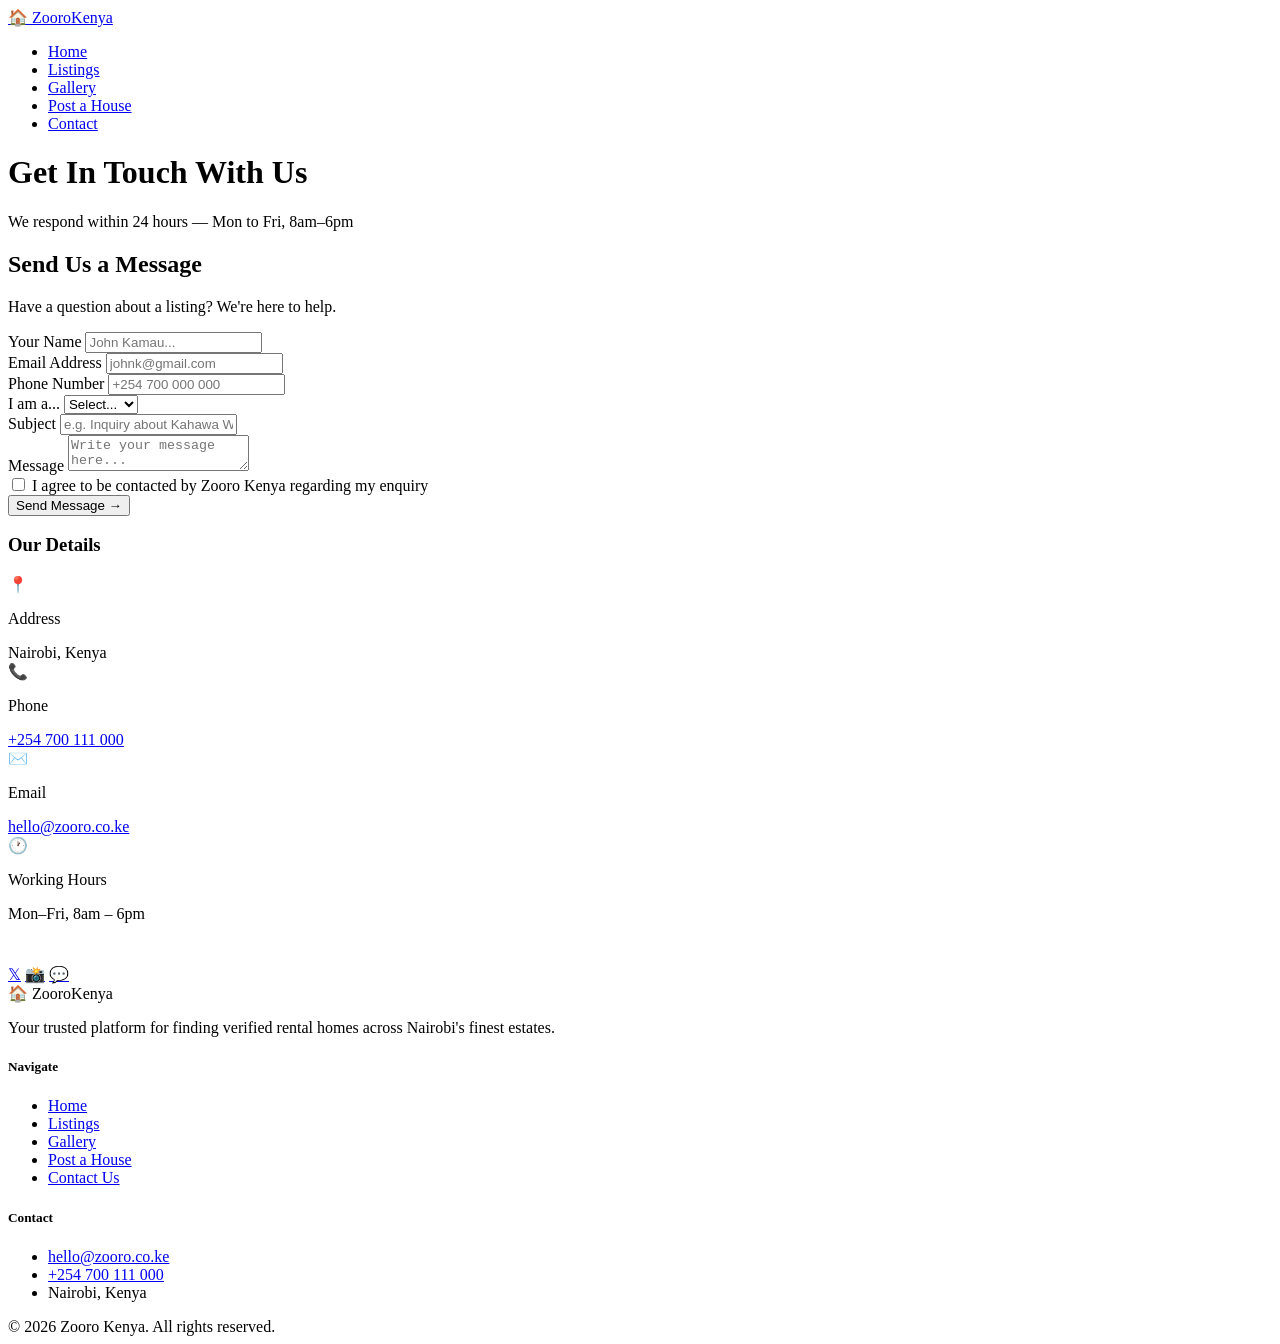
==== contact.html @ 0224ecb9 "Add files via upload" ====
<!DOCTYPE html>
<html lang="en">
<head>
  <meta charset="UTF-8" />
  <meta name="viewport" content="width=device-width, initial-scale=1.0" />
  <title>Contact Us — Zooro Kenya</title>
  <link rel="stylesheet" href="css/style.css" />
</head>
<body>

  <nav>
    <div class="nav-container">
      <a href="index.html" class="nav-logo">
        <span class="logo-icon">🏠</span> Zooro<span>Kenya</span>
      </a>
      <ul class="nav-links">
        <li><a href="index.html">Home</a></li>
        <li><a href="listings.html">Listings</a></li>
        <li><a href="gallery.html">Gallery</a></li>
        <li><a href="post.html" class="nav-cta">Post a House</a></li>
        <li><a href="contact.html" class="active">Contact</a></li>
      </ul>
    </div>
  </nav>

  <div class="page-header">
    <h1>Get In Touch With Us</h1>
    <p>We respond within 24 hours — Mon to Fri, 8am–6pm</p>
  </div>

  <div class="contact-layout">

    <!-- CONTACT FORM -->
    <div>
      <div class="form-card">
        <div class="form-header">
          <h2>Send Us a Message</h2>
          <p>Have a question about a listing? We're here to help.</p>
        </div>

        <form action="#" method="post">

          <div class="form-group">
            <label for="name">Your Name</label>
            <input type="text" id="name" name="name"
                   placeholder="John Kamau..." required />
          </div>

          <div class="form-group">
            <label for="email">Email Address</label>
            <input type="email" id="email" name="email"
                   placeholder="johnk@gmail.com" required />
          </div>

          <div class="form-group">
            <label for="contact-phone">Phone Number</label>
            <input type="tel" id="contact-phone" name="phone"
                   placeholder="+254 700 000 000" />
          </div>

          <div class="form-group">
            <label for="user-type">I am a...</label>
            <select id="user-type" name="user_type">
              <option value="" disabled selected>Select...</option>
              <option>Tenant</option>
              <option>Landlord</option>
              <option>Other</option>
            </select>
          </div>

          <div class="form-group">
            <label for="subject">Subject</label>
            <input type="text" id="subject" name="subject"
                   placeholder="e.g. Inquiry about Kahawa West listing" />
          </div>

          <div class="form-group">
            <label for="message">Message</label>
            <textarea id="message" name="message"
                      placeholder="Write your message here..." required></textarea>
          </div>

          <div class="form-group">
            <label class="checkbox-label">
              <input type="checkbox" name="agree" required />
              I agree to be contacted by Zooro Kenya regarding my enquiry
            </label>
          </div>

          <button type="submit" class="btn-submit">Send Message →</button>

        </form>
      </div>
    </div>

    <!-- OUR DETAILS SIDEBAR -->
    <div>
      <div class="contact-details-card">
        <h3>Our Details</h3>

        <address style="font-style:normal;">
          <div class="contact-item">
            <span class="contact-item-icon">📍</span>
            <div class="contact-item-text">
              <p>Address</p>
              <span>Nairobi, Kenya</span>
            </div>
          </div>

          <div class="contact-item">
            <span class="contact-item-icon">📞</span>
            <div class="contact-item-text">
              <p>Phone</p>
              <a href="tel:+254700111000">+254 700 111 000</a>
            </div>
          </div>

          <div class="contact-item">
            <span class="contact-item-icon">✉️</span>
            <div class="contact-item-text">
              <p>Email</p>
              <a href="mailto:hello@zooro.co.ke">hello@zooro.co.ke</a>
            </div>
          </div>

          <div class="contact-item">
            <span class="contact-item-icon">🕐</span>
            <div class="contact-item-text">
              <p>Working Hours</p>
              <span>Mon–Fri, 8am – 6pm</span>
            </div>
          </div>
        </address>

        <div>
          <p style="color:rgba(255,255,255,0.55); font-size:0.82rem; text-transform:uppercase;
                    font-weight:600; letter-spacing:0.5px; margin-bottom:0.8rem;">
            Follow Zooro
          </p>
          <div class="social-links">
            <a href="#" class="social-link" aria-label="Twitter">𝕏</a>
            <a href="#" class="social-link" aria-label="Instagram">📸</a>
            <a href="#" class="social-link" aria-label="WhatsApp">💬</a>
          </div>
        </div>
      </div>
    </div>

  </div>

  <footer>
    <div class="footer-inner">
      <div class="footer-brand">
        <div class="nav-logo">🏠 Zooro<span style="color:var(--gold)">Kenya</span></div>
        <p>Your trusted platform for finding verified rental homes across Nairobi's finest estates.</p>
      </div>
      <div class="footer-col">
        <h5>Navigate</h5>
        <ul>
          <li><a href="index.html">Home</a></li>
          <li><a href="listings.html">Listings</a></li>
          <li><a href="gallery.html">Gallery</a></li>
          <li><a href="post.html">Post a House</a></li>
          <li><a href="contact.html">Contact Us</a></li>
        </ul>
      </div>
      <div class="footer-col">
        <h5>Contact</h5>
        <ul>
          <li><a href="mailto:hello@zooro.co.ke">hello@zooro.co.ke</a></li>
          <li><a href="tel:+254700111000">+254 700 111 000</a></li>
          <li><span>Nairobi, Kenya</span></li>
        </ul>
      </div>
    </div>
    <div class="footer-bottom">
      <span>© 2026 Zooro Kenya. All rights reserved.</span>
    </div>
  </footer>

</body>
</html>
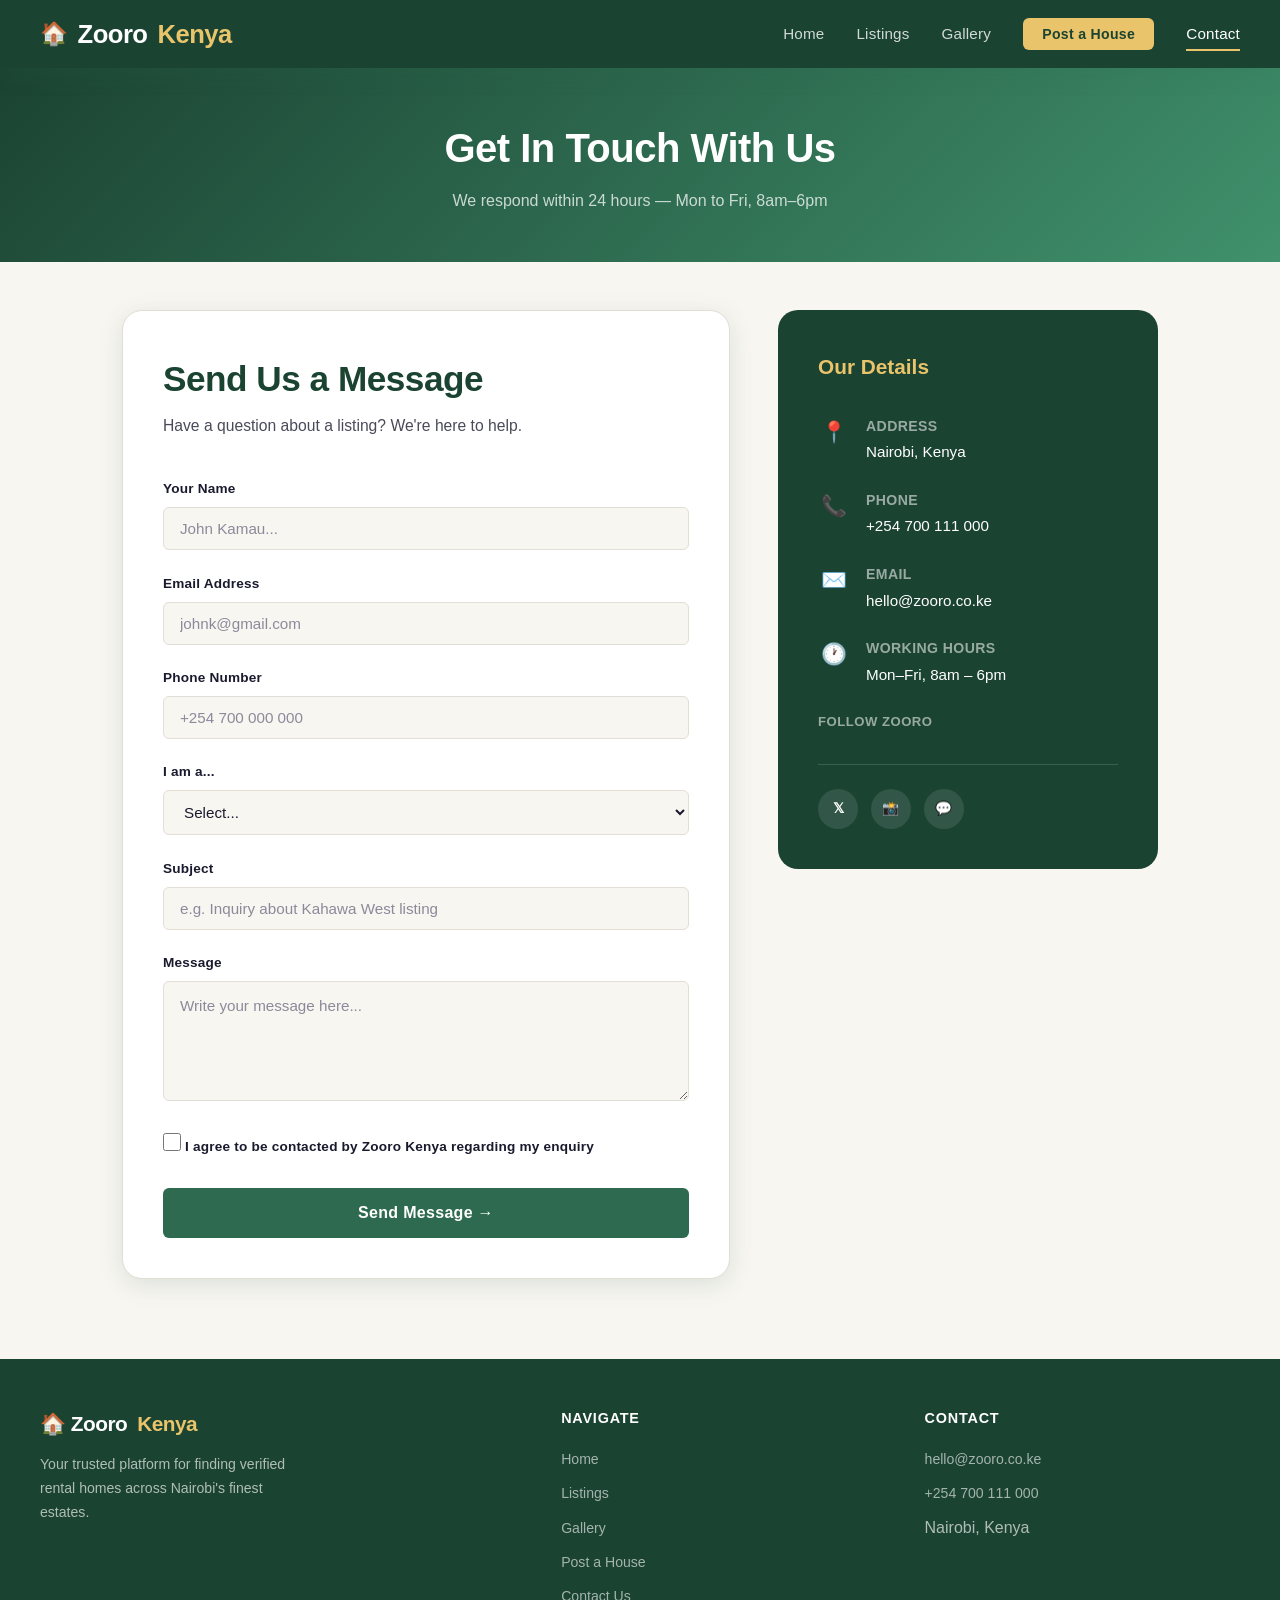
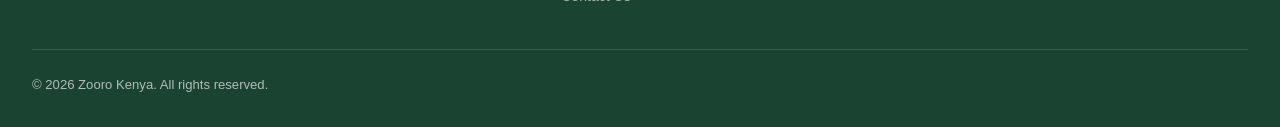
==== commit bfc5737c: "Fix stylesheet link path in contact.html" ====
--- a/contact.html
+++ b/contact.html
@@ -4,7 +4,7 @@
   <meta charset="UTF-8" />
   <meta name="viewport" content="width=device-width, initial-scale=1.0" />
   <title>Contact Us — Zooro Kenya</title>
-  <link rel="stylesheet" href="css/style.css" />
+  <link rel="stylesheet" href="style.css" />
 </head>
 <body>
 
--- a/style.css
+++ b/style.css
@@ -0,0 +1,1129 @@
+/* ============================================
+   ZOORO KENYA — External Stylesheet
+   CSS Lab | Web Application Development
+   ============================================ */
+
+/* --- Google Fonts Import --- */
+@import url('https://fonts.googleapis.com/css2?family=Outfit:wght@300;400;600;700;800&family=Inter:wght@300;400;500;600&display=swap');
+
+/* --- CSS Custom Properties (Tokens) --- */
+:root {
+  --green-dark:   #1B4332;
+  --green-main:   #2D6A4F;
+  --green-mid:    #40916C;
+  --green-light:  #95D5B2;
+  --green-pale:   #D8F3DC;
+  --gold:         #E9C46A;
+  --gold-dark:    #C9A227;
+  --bg:           #F8F6F1;
+  --bg-card:      #FFFFFF;
+  --text-dark:    #1A1A2E;
+  --text-mid:     #4A4A5A;
+  --text-light:   #8A8A9A;
+  --border:       #E2DDD5;
+  --shadow-sm:    0 2px 8px rgba(45,106,79,0.08);
+  --shadow-md:    0 6px 24px rgba(45,106,79,0.14);
+  --shadow-lg:    0 12px 48px rgba(45,106,79,0.18);
+  --radius-sm:    6px;
+  --radius-md:    12px;
+  --radius-lg:    20px;
+  --font-display: 'Outfit', sans-serif;
+  --font-body:    'Inter', sans-serif;
+  --transition:   all 0.3s cubic-bezier(0.4, 0, 0.2, 1);
+}
+
+/* --- Reset & Base --- */
+*, *::before, *::after {
+  box-sizing: border-box;
+  margin: 0;
+  padding: 0;
+}
+
+html { scroll-behavior: smooth; }
+
+body {
+  font-family: var(--font-body);
+  background-color: var(--bg);
+  color: var(--text-dark);
+  line-height: 1.6;
+  font-size: 16px;
+}
+
+img {
+  max-width: 100%;
+  display: block;
+}
+
+a {
+  color: var(--green-main);
+  text-decoration: none;
+  transition: var(--transition);
+}
+
+a:hover { color: var(--green-dark); }
+
+ul { list-style: none; }
+
+/* ============================================
+   NAVIGATION BAR — Flexbox
+   ============================================ */
+nav {
+  background-color: var(--green-dark);
+  padding: 0 2rem;
+  position: sticky;
+  top: 0;
+  z-index: 1000;
+  box-shadow: var(--shadow-md);
+}
+
+.nav-container {
+  display: flex;
+  align-items: center;
+  justify-content: space-between;
+  max-width: 1200px;
+  margin: 0 auto;
+  height: 68px;
+}
+
+.nav-logo {
+  display: flex;
+  align-items: center;
+  gap: 10px;
+  font-family: var(--font-display);
+  font-size: 1.6rem;
+  font-weight: 800;
+  color: #fff;
+  letter-spacing: -0.5px;
+}
+
+.nav-logo span {
+  color: var(--gold);
+}
+
+.nav-logo .logo-icon {
+  font-size: 1.4rem;
+}
+
+.nav-links {
+  display: flex;
+  align-items: center;
+  gap: 2rem;
+}
+
+.nav-links a {
+  color: rgba(255,255,255,0.80);
+  font-family: var(--font-body);
+  font-size: 0.95rem;
+  font-weight: 500;
+  padding: 0.4rem 0;
+  position: relative;
+  letter-spacing: 0.2px;
+}
+
+.nav-links a::after {
+  content: '';
+  position: absolute;
+  bottom: -2px;
+  left: 0;
+  width: 0;
+  height: 2px;
+  background: var(--gold);
+  transition: var(--transition);
+}
+
+.nav-links a:hover,
+.nav-links a.active {
+  color: #fff;
+}
+
+.nav-links a:hover::after,
+.nav-links a.active::after {
+  width: 100%;
+}
+
+.nav-links a.nav-cta {
+  background: var(--gold);
+  color: var(--green-dark);
+  padding: 0.5rem 1.2rem;
+  border-radius: var(--radius-sm);
+  font-weight: 700;
+  font-size: 0.88rem;
+  letter-spacing: 0.3px;
+}
+
+.nav-links a.nav-cta:hover {
+  background: var(--gold-dark);
+  color: #fff;
+}
+
+.nav-links a.nav-cta::after { display: none; }
+
+/* ============================================
+   HERO SECTION (index.html)
+   ============================================ */
+.hero {
+  background: linear-gradient(135deg, var(--green-dark) 0%, var(--green-main) 60%, var(--green-mid) 100%);
+  padding: 5rem 2rem 4rem;
+  text-align: center;
+  position: relative;
+  overflow: hidden;
+}
+
+.hero::before {
+  content: '';
+  position: absolute;
+  top: -50%;
+  right: -20%;
+  width: 600px;
+  height: 600px;
+  background: radial-gradient(circle, rgba(233,196,106,0.12) 0%, transparent 70%);
+  pointer-events: none;
+}
+
+.hero-content {
+  max-width: 720px;
+  margin: 0 auto;
+  position: relative;
+  z-index: 1;
+}
+
+.hero h1 {
+  font-family: var(--font-display);
+  font-size: clamp(2rem, 5vw, 3.2rem);
+  font-weight: 800;
+  color: #fff;
+  line-height: 1.15;
+  letter-spacing: -1px;
+  margin-bottom: 1rem;
+}
+
+.hero h1 span { color: var(--gold); }
+
+.hero p {
+  color: rgba(255,255,255,0.80);
+  font-size: 1.1rem;
+  margin-bottom: 2.5rem;
+  font-weight: 300;
+}
+
+/* Search Bar */
+.search-bar {
+  display: flex;
+  gap: 0;
+  max-width: 540px;
+  margin: 0 auto;
+  background: #fff;
+  border-radius: 50px;
+  padding: 6px 6px 6px 20px;
+  box-shadow: var(--shadow-lg);
+  align-items: center;
+}
+
+.search-bar input {
+  flex: 1;
+  border: none;
+  outline: none;
+  font-family: var(--font-body);
+  font-size: 0.95rem;
+  color: var(--text-dark);
+  background: transparent;
+}
+
+.search-bar input::placeholder { color: var(--text-light); }
+
+.search-bar button {
+  background: var(--green-main);
+  color: #fff;
+  border: none;
+  padding: 0.65rem 1.5rem;
+  border-radius: 50px;
+  font-family: var(--font-display);
+  font-size: 0.95rem;
+  font-weight: 600;
+  cursor: pointer;
+  transition: var(--transition);
+}
+
+.search-bar button:hover {
+  background: var(--green-dark);
+  transform: scale(1.03);
+}
+
+/* ============================================
+   SECTION SHARED STYLES
+   ============================================ */
+section {
+  padding: 4rem 2rem;
+  max-width: 1200px;
+  margin: 0 auto;
+}
+
+.section-title {
+  font-family: var(--font-display);
+  font-size: clamp(1.5rem, 3vw, 2.2rem);
+  font-weight: 700;
+  color: var(--green-dark);
+  margin-bottom: 0.4rem;
+  letter-spacing: -0.5px;
+}
+
+.section-subtitle {
+  color: var(--text-mid);
+  margin-bottom: 2.5rem;
+  font-size: 0.98rem;
+}
+
+/* ============================================
+   LISTING CARDS
+   ============================================ */
+.listings-grid {
+  display: grid;
+  grid-template-columns: repeat(auto-fit, minmax(280px, 1fr));
+  gap: 1.5rem;
+}
+
+.listing-card {
+  background: var(--bg-card);
+  border-radius: var(--radius-md);
+  overflow: hidden;
+  box-shadow: var(--shadow-sm);
+  border: 1px solid var(--border);
+  transition: var(--transition);
+}
+
+.listing-card:hover {
+  transform: translateY(-6px);
+  box-shadow: var(--shadow-lg);
+}
+
+.listing-card img {
+  width: 100%;
+  height: 200px;
+  object-fit: cover;
+}
+
+.listing-card-body {
+  padding: 1.2rem 1.4rem 1.4rem;
+}
+
+.listing-tag {
+  display: inline-block;
+  background: var(--green-pale);
+  color: var(--green-dark);
+  font-size: 0.75rem;
+  font-weight: 600;
+  padding: 0.2rem 0.7rem;
+  border-radius: 50px;
+  margin-bottom: 0.6rem;
+  letter-spacing: 0.4px;
+  text-transform: uppercase;
+}
+
+.listing-card h3 {
+  font-family: var(--font-display);
+  font-size: 1.05rem;
+  font-weight: 700;
+  color: var(--text-dark);
+  margin-bottom: 0.3rem;
+}
+
+.listing-price {
+  font-size: 1.15rem;
+  font-weight: 700;
+  color: var(--green-main);
+  margin-bottom: 0.5rem;
+}
+
+.listing-price span {
+  font-size: 0.82rem;
+  font-weight: 400;
+  color: var(--text-light);
+}
+
+.listing-features {
+  display: flex;
+  gap: 0.8rem;
+  flex-wrap: wrap;
+  margin-bottom: 1rem;
+}
+
+.listing-features li {
+  font-size: 0.82rem;
+  color: var(--text-mid);
+  display: flex;
+  align-items: center;
+  gap: 4px;
+}
+
+.listing-features li::before {
+  content: '✓';
+  color: var(--green-mid);
+  font-weight: 700;
+  font-size: 0.75rem;
+}
+
+.btn-view {
+  display: inline-flex;
+  align-items: center;
+  gap: 6px;
+  color: var(--green-main);
+  font-weight: 600;
+  font-size: 0.9rem;
+  transition: var(--transition);
+}
+
+.btn-view:hover {
+  gap: 10px;
+  color: var(--green-dark);
+}
+
+/* ============================================
+   WHY CHOOSE ZOORO — Feature Grid
+   ============================================ */
+.features-section {
+  background: var(--green-dark);
+  padding: 4rem 2rem;
+}
+
+.features-inner {
+  max-width: 1200px;
+  margin: 0 auto;
+}
+
+.features-section .section-title { color: #fff; }
+.features-section .section-subtitle { color: rgba(255,255,255,0.65); }
+
+.features-grid {
+  display: grid;
+  grid-template-columns: repeat(auto-fit, minmax(220px, 1fr));
+  gap: 1.5rem;
+  margin-top: 2rem;
+}
+
+.feature-card {
+  background: rgba(255,255,255,0.07);
+  border: 1px solid rgba(255,255,255,0.12);
+  border-radius: var(--radius-md);
+  padding: 1.8rem 1.5rem;
+  transition: var(--transition);
+}
+
+.feature-card:hover {
+  background: rgba(233,196,106,0.12);
+  border-color: var(--gold);
+  transform: translateY(-4px);
+}
+
+.feature-icon {
+  font-size: 2rem;
+  margin-bottom: 0.8rem;
+}
+
+.feature-card h4 {
+  font-family: var(--font-display);
+  color: #fff;
+  font-size: 1rem;
+  font-weight: 600;
+  margin-bottom: 0.4rem;
+}
+
+.feature-card p {
+  color: rgba(255,255,255,0.60);
+  font-size: 0.88rem;
+  line-height: 1.5;
+}
+
+/* ============================================
+   FILTER BAR (listings.html)
+   ============================================ */
+.filter-bar {
+  background: var(--bg-card);
+  border: 1px solid var(--border);
+  border-radius: var(--radius-md);
+  padding: 1.2rem 1.5rem;
+  display: flex;
+  gap: 1rem;
+  flex-wrap: wrap;
+  align-items: flex-end;
+  margin-bottom: 2rem;
+  box-shadow: var(--shadow-sm);
+}
+
+.filter-group {
+  display: flex;
+  flex-direction: column;
+  gap: 4px;
+  flex: 1;
+  min-width: 150px;
+}
+
+.filter-group label {
+  font-size: 0.78rem;
+  font-weight: 600;
+  color: var(--text-mid);
+  text-transform: uppercase;
+  letter-spacing: 0.5px;
+}
+
+.filter-group select {
+  padding: 0.6rem 0.9rem;
+  border: 1.5px solid var(--border);
+  border-radius: var(--radius-sm);
+  font-family: var(--font-body);
+  font-size: 0.92rem;
+  color: var(--text-dark);
+  background: var(--bg);
+  cursor: pointer;
+  transition: var(--transition);
+  appearance: none;
+  background-image: url("data:image/svg+xml,%3Csvg xmlns='http://www.w3.org/2000/svg' width='12' height='8' viewBox='0 0 12 8'%3E%3Cpath d='M1 1l5 5 5-5' stroke='%232D6A4F' stroke-width='1.5' fill='none' stroke-linecap='round'/%3E%3C/svg%3E");
+  background-repeat: no-repeat;
+  background-position: right 12px center;
+  padding-right: 2rem;
+}
+
+.filter-group select:focus {
+  outline: none;
+  border-color: var(--green-main);
+  box-shadow: 0 0 0 3px rgba(45,106,79,0.12);
+}
+
+/* Summary Table */
+.summary-table {
+  width: 100%;
+  border-collapse: collapse;
+  margin-top: 2.5rem;
+  background: var(--bg-card);
+  border-radius: var(--radius-md);
+  overflow: hidden;
+  box-shadow: var(--shadow-sm);
+}
+
+.summary-table th {
+  background: var(--green-dark);
+  color: #fff;
+  font-family: var(--font-display);
+  font-size: 0.88rem;
+  font-weight: 600;
+  padding: 1rem 1.2rem;
+  text-align: left;
+  letter-spacing: 0.4px;
+  text-transform: uppercase;
+}
+
+.summary-table td {
+  padding: 0.9rem 1.2rem;
+  font-size: 0.92rem;
+  color: var(--text-mid);
+  border-bottom: 1px solid var(--border);
+}
+
+.summary-table tr:last-child td { border-bottom: none; }
+
+.summary-table tr:hover td {
+  background: var(--green-pale);
+}
+
+.status-badge {
+  display: inline-block;
+  padding: 0.2rem 0.7rem;
+  border-radius: 50px;
+  font-size: 0.75rem;
+  font-weight: 600;
+}
+
+.status-badge.available {
+  background: #D8F3DC;
+  color: var(--green-dark);
+}
+
+.status-badge.taken {
+  background: #FFE5E5;
+  color: #C0392B;
+}
+
+/* ============================================
+   FORMS (post.html & contact.html)
+   ============================================ */
+.form-section {
+  max-width: 720px;
+  margin: 0 auto;
+  padding: 3rem 2rem;
+}
+
+.form-header {
+  margin-bottom: 2.5rem;
+}
+
+.form-header h2 {
+  font-family: var(--font-display);
+  font-size: clamp(1.6rem, 3vw, 2.2rem);
+  font-weight: 800;
+  color: var(--green-dark);
+  margin-bottom: 0.4rem;
+  letter-spacing: -0.5px;
+}
+
+.form-header p {
+  color: var(--text-mid);
+  font-size: 0.98rem;
+}
+
+.form-card {
+  background: var(--bg-card);
+  border-radius: var(--radius-lg);
+  padding: 2.5rem;
+  box-shadow: var(--shadow-md);
+  border: 1px solid var(--border);
+}
+
+.form-group {
+  margin-bottom: 1.4rem;
+}
+
+.form-group label {
+  display: block;
+  font-size: 0.85rem;
+  font-weight: 600;
+  color: var(--text-dark);
+  margin-bottom: 0.45rem;
+  letter-spacing: 0.2px;
+}
+
+.form-group input,
+.form-group select,
+.form-group textarea {
+  width: 100%;
+  padding: 0.75rem 1rem;
+  border: 1.5px solid var(--border);
+  border-radius: var(--radius-sm);
+  font-family: var(--font-body);
+  font-size: 0.95rem;
+  color: var(--text-dark);
+  background: var(--bg);
+  transition: var(--transition);
+}
+
+.form-group input::placeholder,
+.form-group textarea::placeholder {
+  color: var(--text-light);
+}
+
+.form-group input:focus,
+.form-group select:focus,
+.form-group textarea:focus {
+  outline: none;
+  border-color: var(--green-main);
+  background: #fff;
+  box-shadow: 0 0 0 3px rgba(45,106,79,0.10);
+}
+
+.form-group textarea {
+  resize: vertical;
+  min-height: 120px;
+  line-height: 1.6;
+}
+
+.form-row {
+  display: grid;
+  grid-template-columns: 1fr 1fr;
+  gap: 1rem;
+}
+
+/* File Upload */
+.file-upload-area {
+  border: 2px dashed var(--green-light);
+  border-radius: var(--radius-md);
+  padding: 2rem;
+  text-align: center;
+  background: var(--green-pale);
+  cursor: pointer;
+  transition: var(--transition);
+}
+
+.file-upload-area:hover {
+  border-color: var(--green-main);
+  background: #C7EDCC;
+}
+
+.file-upload-area input[type="file"] {
+  display: none;
+}
+
+.file-upload-area .upload-icon { font-size: 2rem; margin-bottom: 0.5rem; }
+
+.file-upload-area p {
+  color: var(--green-dark);
+  font-size: 0.9rem;
+  font-weight: 500;
+}
+
+.file-upload-area span {
+  color: var(--text-light);
+  font-size: 0.8rem;
+}
+
+/* Checkbox */
+.checkbox-label {
+  display: flex;
+  align-items: flex-start;
+  gap: 0.7rem;
+  font-size: 0.88rem;
+  color: var(--text-mid);
+  cursor: pointer;
+  line-height: 1.5;
+}
+
+.checkbox-label input[type="checkbox"] {
+  width: 18px;
+  height: 18px;
+  min-width: 18px;
+  accent-color: var(--green-main);
+  cursor: pointer;
+  margin-top: 2px;
+}
+
+/* Submit Button */
+.btn-submit {
+  width: 100%;
+  padding: 1rem;
+  background: var(--green-main);
+  color: #fff;
+  border: none;
+  border-radius: var(--radius-sm);
+  font-family: var(--font-display);
+  font-size: 1rem;
+  font-weight: 700;
+  cursor: pointer;
+  transition: var(--transition);
+  letter-spacing: 0.3px;
+  margin-top: 0.5rem;
+}
+
+.btn-submit:hover {
+  background: var(--green-dark);
+  transform: translateY(-2px);
+  box-shadow: var(--shadow-md);
+}
+
+.btn-submit:active { transform: translateY(0); }
+
+/* ============================================
+   CONTACT PAGE LAYOUT
+   ============================================ */
+.contact-layout {
+  display: grid;
+  grid-template-columns: 1fr 380px;
+  gap: 3rem;
+  max-width: 1100px;
+  margin: 0 auto;
+  padding: 3rem 2rem;
+  align-items: start;
+}
+
+.contact-details-card {
+  background: var(--green-dark);
+  border-radius: var(--radius-lg);
+  padding: 2.5rem;
+  color: #fff;
+  position: sticky;
+  top: 90px;
+}
+
+.contact-details-card h3 {
+  font-family: var(--font-display);
+  font-size: 1.3rem;
+  font-weight: 700;
+  margin-bottom: 2rem;
+  color: var(--gold);
+}
+
+.contact-item {
+  display: flex;
+  align-items: flex-start;
+  gap: 1rem;
+  margin-bottom: 1.5rem;
+}
+
+.contact-item-icon {
+  font-size: 1.3rem;
+  min-width: 2rem;
+  text-align: center;
+}
+
+.contact-item-text p {
+  font-size: 0.88rem;
+  color: rgba(255,255,255,0.55);
+  margin-bottom: 2px;
+  text-transform: uppercase;
+  font-weight: 600;
+  letter-spacing: 0.4px;
+}
+
+.contact-item-text a,
+.contact-item-text span {
+  color: #fff;
+  font-size: 0.95rem;
+}
+
+.contact-item-text a:hover { color: var(--gold); }
+
+.social-links {
+  display: flex;
+  gap: 0.8rem;
+  margin-top: 2rem;
+  padding-top: 1.5rem;
+  border-top: 1px solid rgba(255,255,255,0.15);
+}
+
+.social-link {
+  display: flex;
+  align-items: center;
+  justify-content: center;
+  width: 40px;
+  height: 40px;
+  border-radius: 50%;
+  background: rgba(255,255,255,0.10);
+  color: #fff;
+  font-size: 0.85rem;
+  font-weight: 600;
+  transition: var(--transition);
+}
+
+.social-link:hover {
+  background: var(--gold);
+  color: var(--green-dark);
+  transform: translateY(-3px);
+}
+
+/* ============================================
+   GALLERY PAGE — CSS Flip Cards (SIGNATURE)
+   ============================================ */
+.gallery-hero {
+  background: linear-gradient(135deg, var(--green-dark), var(--green-mid));
+  padding: 3.5rem 2rem;
+  text-align: center;
+}
+
+.gallery-hero h1 {
+  font-family: var(--font-display);
+  font-size: clamp(1.8rem, 4vw, 2.8rem);
+  font-weight: 800;
+  color: #fff;
+  letter-spacing: -0.5px;
+}
+
+.gallery-hero p {
+  color: rgba(255,255,255,0.75);
+  margin-top: 0.5rem;
+  font-size: 1rem;
+}
+
+.gallery-grid {
+  display: grid;
+  grid-template-columns: repeat(auto-fill, minmax(280px, 1fr));
+  gap: 2rem;
+  padding: 3rem 2rem;
+  max-width: 1200px;
+  margin: 0 auto;
+}
+
+/* Flip Card */
+.flip-card {
+  height: 320px;
+  perspective: 1000px;
+  cursor: pointer;
+}
+
+.flip-card-inner {
+  position: relative;
+  width: 100%;
+  height: 100%;
+  transition: transform 0.65s cubic-bezier(0.4, 0, 0.2, 1);
+  transform-style: preserve-3d;
+}
+
+.flip-card:hover .flip-card-inner {
+  transform: rotateY(180deg);
+}
+
+.flip-card-front,
+.flip-card-back {
+  position: absolute;
+  width: 100%;
+  height: 100%;
+  backface-visibility: hidden;
+  border-radius: var(--radius-md);
+  overflow: hidden;
+}
+
+/* Front */
+.flip-card-front {
+  background: var(--bg-card);
+  box-shadow: var(--shadow-sm);
+  border: 1px solid var(--border);
+}
+
+.flip-card-front img {
+  width: 100%;
+  height: 220px;
+  object-fit: cover;
+}
+
+.flip-card-front .card-caption {
+  padding: 1rem 1.2rem;
+}
+
+.flip-card-front .card-caption h4 {
+  font-family: var(--font-display);
+  font-size: 1rem;
+  font-weight: 700;
+  color: var(--text-dark);
+  margin-bottom: 0.2rem;
+}
+
+.flip-card-front .card-caption p {
+  font-size: 0.82rem;
+  color: var(--text-light);
+}
+
+/* Back */
+.flip-card-back {
+  background: linear-gradient(145deg, var(--green-dark), var(--green-main));
+  transform: rotateY(180deg);
+  display: flex;
+  flex-direction: column;
+  align-items: center;
+  justify-content: center;
+  padding: 2rem;
+  text-align: center;
+  gap: 0.8rem;
+}
+
+.flip-card-back .back-icon {
+  font-size: 2.5rem;
+  margin-bottom: 0.4rem;
+}
+
+.flip-card-back h4 {
+  font-family: var(--font-display);
+  color: #fff;
+  font-size: 1.15rem;
+  font-weight: 700;
+}
+
+.flip-card-back .back-price {
+  color: var(--gold);
+  font-size: 1.3rem;
+  font-weight: 800;
+  font-family: var(--font-display);
+}
+
+.flip-card-back p {
+  color: rgba(255,255,255,0.75);
+  font-size: 0.88rem;
+  line-height: 1.5;
+}
+
+.flip-card-back a {
+  display: inline-block;
+  margin-top: 0.5rem;
+  padding: 0.55rem 1.4rem;
+  background: var(--gold);
+  color: var(--green-dark);
+  border-radius: 50px;
+  font-weight: 700;
+  font-size: 0.88rem;
+  transition: var(--transition);
+}
+
+.flip-card-back a:hover {
+  background: #fff;
+  transform: scale(1.05);
+}
+
+/* ============================================
+   FOOTER
+   ============================================ */
+footer {
+  background: var(--green-dark);
+  color: rgba(255,255,255,0.65);
+  padding: 3rem 2rem 2rem;
+  margin-top: 2rem;
+}
+
+.footer-inner {
+  max-width: 1200px;
+  margin: 0 auto;
+  display: grid;
+  grid-template-columns: 1.5fr repeat(2, 1fr);
+  gap: 3rem;
+  margin-bottom: 2.5rem;
+}
+
+.footer-brand p {
+  font-size: 0.88rem;
+  line-height: 1.7;
+  max-width: 260px;
+  margin-top: 0.8rem;
+}
+
+.footer-brand .nav-logo {
+  font-size: 1.3rem;
+  color: #fff;
+}
+
+.footer-col h5 {
+  font-family: var(--font-display);
+  color: #fff;
+  font-size: 0.9rem;
+  font-weight: 700;
+  text-transform: uppercase;
+  letter-spacing: 0.8px;
+  margin-bottom: 1rem;
+}
+
+.footer-col ul {
+  display: flex;
+  flex-direction: column;
+  gap: 0.55rem;
+}
+
+.footer-col ul a {
+  color: rgba(255,255,255,0.60);
+  font-size: 0.88rem;
+  transition: var(--transition);
+}
+
+.footer-col ul a:hover { color: var(--gold); }
+
+.footer-bottom {
+  border-top: 1px solid rgba(255,255,255,0.12);
+  padding-top: 1.5rem;
+  display: flex;
+  justify-content: space-between;
+  align-items: center;
+  font-size: 0.82rem;
+}
+
+.footer-bottom a { color: rgba(255,255,255,0.60); }
+.footer-bottom a:hover { color: var(--gold); }
+
+/* ============================================
+   BUTTONS & BADGES
+   ============================================ */
+.btn-primary {
+  display: inline-flex;
+  align-items: center;
+  gap: 8px;
+  background: var(--green-main);
+  color: #fff;
+  padding: 0.75rem 1.6rem;
+  border-radius: var(--radius-sm);
+  font-family: var(--font-display);
+  font-weight: 700;
+  font-size: 0.95rem;
+  border: none;
+  cursor: pointer;
+  transition: var(--transition);
+}
+
+.btn-primary:hover {
+  background: var(--green-dark);
+  color: #fff;
+  transform: translateY(-2px);
+  box-shadow: var(--shadow-md);
+}
+
+.btn-outline {
+  display: inline-flex;
+  align-items: center;
+  gap: 8px;
+  background: transparent;
+  color: var(--green-main);
+  padding: 0.7rem 1.5rem;
+  border-radius: var(--radius-sm);
+  font-family: var(--font-display);
+  font-weight: 700;
+  font-size: 0.95rem;
+  border: 2px solid var(--green-main);
+  cursor: pointer;
+  transition: var(--transition);
+}
+
+.btn-outline:hover {
+  background: var(--green-main);
+  color: #fff;
+}
+
+/* ============================================
+   PAGE HEADER (inner pages)
+   ============================================ */
+.page-header {
+  background: linear-gradient(135deg, var(--green-dark) 0%, var(--green-mid) 100%);
+  padding: 3rem 2rem;
+  text-align: center;
+}
+
+.page-header h1 {
+  font-family: var(--font-display);
+  color: #fff;
+  font-size: clamp(1.8rem, 4vw, 2.5rem);
+  font-weight: 800;
+  letter-spacing: -0.5px;
+}
+
+.page-header p {
+  color: rgba(255,255,255,0.75);
+  margin-top: 0.5rem;
+  font-size: 1rem;
+}
+
+/* ============================================
+   RESPONSIVE DESIGN
+   ============================================ */
+@media (max-width: 900px) {
+  .contact-layout {
+    grid-template-columns: 1fr;
+  }
+  .contact-details-card { position: static; }
+  .footer-inner { grid-template-columns: 1fr 1fr; gap: 2rem; }
+  .footer-brand { grid-column: 1 / -1; }
+}
+
+@media (max-width: 640px) {
+  .nav-links { gap: 1rem; }
+  .nav-links a { font-size: 0.85rem; }
+  .form-row { grid-template-columns: 1fr; }
+  .filter-bar { flex-direction: column; }
+  .filter-group { min-width: 100%; }
+  .footer-inner { grid-template-columns: 1fr; }
+  .footer-bottom { flex-direction: column; gap: 0.5rem; text-align: center; }
+  .gallery-grid { grid-template-columns: 1fr; }
+  .listings-grid { grid-template-columns: 1fr; }
+  .features-grid { grid-template-columns: 1fr 1fr; }
+}
+
+@media (max-width: 420px) {
+  nav { padding: 0 1rem; }
+  .nav-logo { font-size: 1.3rem; }
+  .nav-links { gap: 0.7rem; }
+  .nav-links a.nav-cta { padding: 0.45rem 0.9rem; }
+  .features-grid { grid-template-columns: 1fr; }
+}
+
+/* ============================================
+   ACCESSIBILITY & MOTION
+   ============================================ */
+@media (prefers-reduced-motion: reduce) {
+  *, *::before, *::after {
+    animation-duration: 0.01ms !important;
+    transition-duration: 0.01ms !important;
+  }
+  .flip-card-inner { transition: none; }
+}
+
+:focus-visible {
+  outline: 3px solid var(--gold);
+  outline-offset: 3px;
+}
